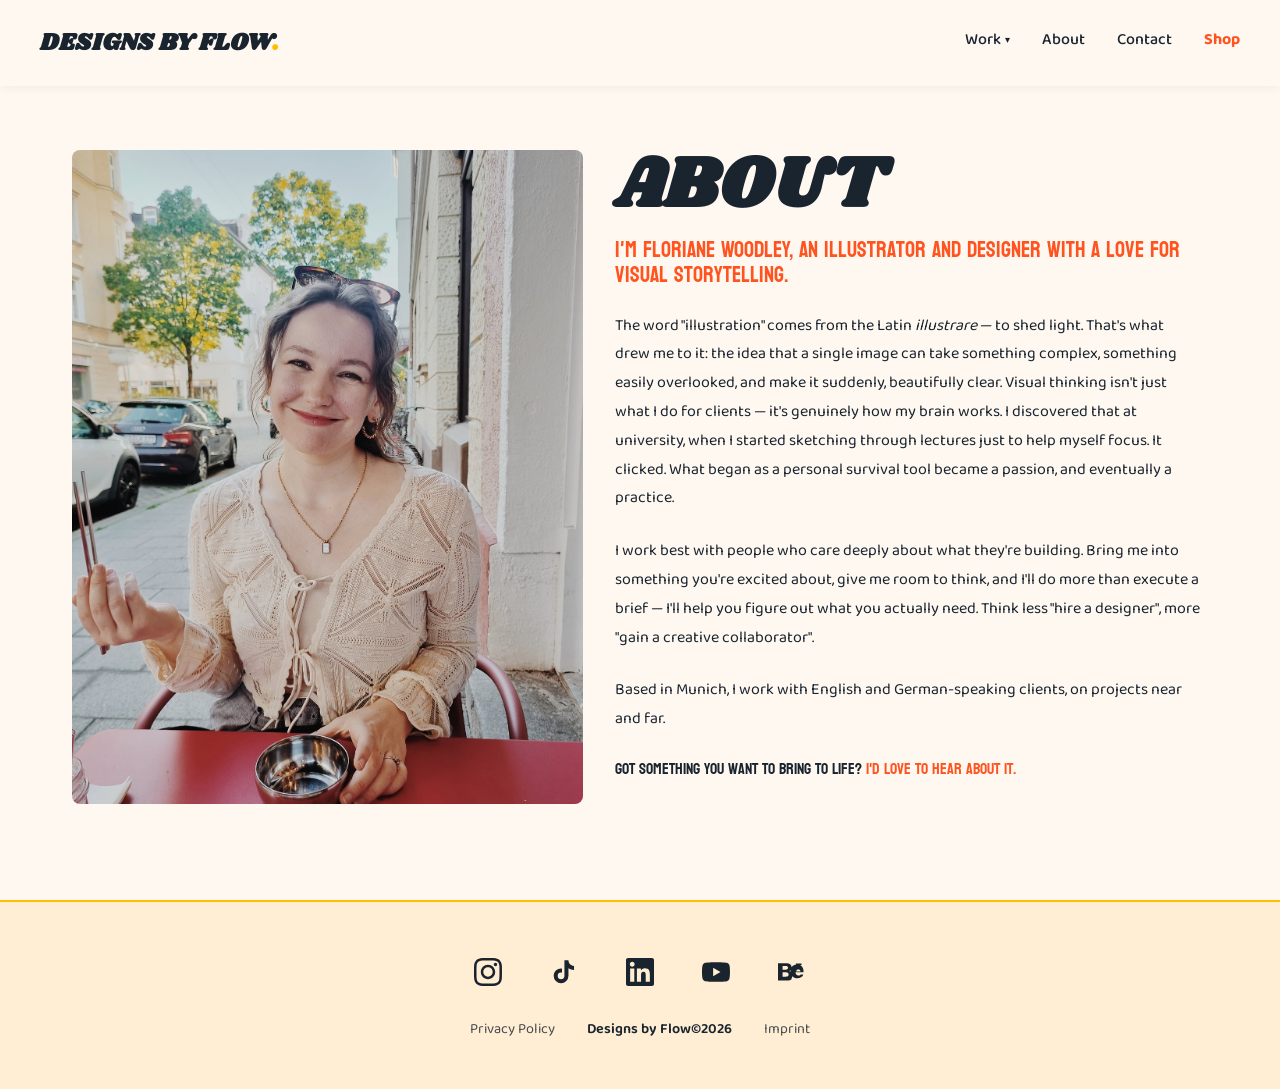
==== about.html @ cea5ba16 "Deploy from draft: 05a7e318e3d18e5c9013bb4d292ae86a891571ad" ====
<!DOCTYPE html>
<html lang="en">
<head>
  <meta charset="UTF-8">
  <meta name="viewport" content="width=device-width, initial-scale=1.0">
  <meta name="description" content="About Flow — passionate creative professional in editorial design, book illustration, and visual storytelling.">
  <meta property="og:title" content="About — Designs by Flow">
  <meta property="og:type" content="website">
  <title>About — Designs by Flow</title>
  <link rel="stylesheet" href="css/styles.css">
  <link rel="canonical" href="https://yourwebsite.com/about.html">
</head>
<body>
  <!-- HEADER -->
  <header>
    <div class="header-container">
      <a href="index.html" class="logo">DESIGNS BY FLOW<span class="logo-dot">.</span></a>
      <button class="mobile-menu-btn" aria-label="Toggle navigation menu">☰</button>
      <nav>
        <div class="nav-dropdown">
          <a href="index.html">Work <span class="dropdown-arrow">▾</span></a>
          <div class="dropdown-menu">
            <a href="editorial.html">Editorial</a>
            <a href="book.html">Books</a>
            <a href="sketchnotes.html">Sketch Notes</a>
            <a href="art.html">Art</a>
          </div>
        </div>
        <a href="about.html" class="active">About</a>
        <a href="contact.html">Contact</a>
        <a href="shop.html" class="nav-shop">Shop</a>
      </nav>
    </div>
  </header>

  <!-- MAIN CONTENT -->
  <main>
    <section class="about-hero" id="about">
      <div class="about-hero-inner">
        <div class="about-hero-image">
          <img src="assets/about-1.jpg" alt="Portrait of Flow" class="about-portrait">
        </div>
        <div class="about-hero-content">
          <h1 class="display-heading">About</h1>
          <p style="font-family: 'Bayon', sans-serif; color: #FF5420; font-size: 1.4em; line-height: 1.1;">I'm Floriane Woodley, an illustrator and designer with a love for visual storytelling.</p>
          <p>The word "illustration" comes from the Latin <em>illustrare</em> — to shed light. That's what drew me to it: the idea that a single image can take something complex, something easily overlooked, and make it suddenly, beautifully clear. Visual thinking isn't just what I do for clients — it's genuinely how my brain works. I discovered that at university, when I started sketching through lectures just to help myself focus. It clicked. What began as a personal survival tool became a passion, and eventually a practice.</p>
          <p>I work best with people who care deeply about what they're building. Bring me into something you're excited about, give me room to think, and I'll do more than execute a brief — I'll help you figure out what you actually need. Think less "hire a designer", more "gain a creative collaborator".</p>
          <p>Based in Munich, I work with English and German-speaking clients, on projects near and far.</p>
          <p class="about-closing">Got something you want to bring to life? <a href="contact.html" style="color: #FF5420;">I'd love to hear about it.</a></p>
        </div>
      </div>
    </section>
  </main>

  <!-- FOOTER -->
  <footer class="simple">
    <div class="social-links">
      <a href="https://www.instagram.com/flow.illustration/" title="Instagram" aria-label="Instagram">
        <svg xmlns="http://www.w3.org/2000/svg" width="28" height="28" viewBox="0 0 24 24" fill="currentColor"><path d="M12 2.163c3.204 0 3.584.012 4.85.07 3.252.148 4.771 1.691 4.919 4.919.058 1.265.069 1.645.069 4.849 0 3.205-.012 3.584-.069 4.849-.149 3.225-1.664 4.771-4.919 4.919-1.266.058-1.644.07-4.85.07-3.204 0-3.584-.012-4.849-.07-3.26-.149-4.771-1.699-4.919-4.92-.058-1.265-.07-1.644-.07-4.849 0-3.204.013-3.583.07-4.849.149-3.227 1.664-4.771 4.919-4.919 1.266-.057 1.645-.069 4.849-.069zm0-2.163c-3.259 0-3.667.014-4.947.072-4.358.2-6.78 2.618-6.98 6.98-.059 1.281-.073 1.689-.073 4.948 0 3.259.014 3.668.072 4.948.2 4.358 2.618 6.78 6.98 6.98 1.281.058 1.689.072 4.948.072 3.259 0 3.668-.014 4.948-.072 4.354-.2 6.782-2.618 6.979-6.98.059-1.28.073-1.689.073-4.948 0-3.259-.014-3.667-.072-4.947-.196-4.354-2.617-6.78-6.979-6.98-1.281-.059-1.69-.073-4.949-.073zm0 5.838c-3.403 0-6.162 2.759-6.162 6.162s2.759 6.163 6.162 6.163 6.162-2.759 6.162-6.163c0-3.403-2.759-6.162-6.162-6.162zm0 10.162c-2.209 0-4-1.79-4-4 0-2.209 1.791-4 4-4s4 1.791 4 4c0 2.21-1.791 4-4 4zm6.406-11.845c-.796 0-1.441.645-1.441 1.44s.645 1.44 1.441 1.44c.795 0 1.439-.645 1.439-1.44s-.644-1.44-1.439-1.44z"/></svg>
      </a>
      <a href="https://www.tiktok.com/@designsbyflow" title="TikTok" aria-label="TikTok">
        <svg xmlns="http://www.w3.org/2000/svg" width="28" height="28" viewBox="0 0 24 24" fill="currentColor"><path d="M19.59 6.69a4.83 4.83 0 0 1-3.77-4.25V2h-3.45v13.67a2.89 2.89 0 0 1-2.88 2.5 2.89 2.89 0 0 1-2.89-2.89 2.89 2.89 0 0 1 2.89-2.89c.28 0 .54.04.79.1V9.01a6.34 6.34 0 0 0-.79-.05 6.34 6.34 0 0 0-6.34 6.34 6.34 6.34 0 0 0 6.34 6.34 6.34 6.34 0 0 0 6.33-6.34V8.69a8.18 8.18 0 0 0 4.78 1.53V6.77a4.85 4.85 0 0 1-1.01-.08z"/></svg>
      </a>
      <a href="https://www.linkedin.com/in/floriane-woodley-155141301/" title="LinkedIn" aria-label="LinkedIn">
        <svg xmlns="http://www.w3.org/2000/svg" width="28" height="28" viewBox="0 0 24 24" fill="currentColor"><path d="M20.447 20.452h-3.554v-5.569c0-1.328-.027-3.037-1.852-3.037-1.853 0-2.136 1.445-2.136 2.939v5.667H9.351V9h3.414v1.561h.046c.477-.9 1.637-1.85 3.37-1.85 3.601 0 4.267 2.37 4.267 5.455v6.286zM5.337 7.433c-1.144 0-2.063-.926-2.063-2.065 0-1.138.92-2.063 2.063-2.063 1.14 0 2.064.925 2.064 2.063 0 1.139-.925 2.065-2.064 2.065zm1.782 13.019H3.555V9h3.564v11.452zM22.225 0H1.771C.792 0 0 .774 0 1.729v20.542C0 23.227.792 24 1.771 24h20.451C23.2 24 24 23.227 24 22.271V1.729C24 .774 23.2 0 22.222 0h.003z"/></svg>
      </a>
      <a href="https://www.youtube.com/@flow.illustration" title="YouTube" aria-label="YouTube">
        <svg xmlns="http://www.w3.org/2000/svg" width="28" height="28" viewBox="0 0 24 24" fill="currentColor"><path d="M23.498 6.186a3.016 3.016 0 0 0-2.122-2.136C19.505 3.545 12 3.545 12 3.545s-7.505 0-9.377.505A3.017 3.017 0 0 0 .502 6.186C0 8.07 0 12 0 12s0 3.93.502 5.814a3.016 3.016 0 0 0 2.122 2.136c1.871.505 9.376.505 9.376.505s7.505 0 9.377-.505a3.015 3.015 0 0 0 2.122-2.136C24 15.93 24 12 24 12s0-3.93-.502-5.814zM9.545 15.568V8.432L15.818 12l-6.273 3.568z"/></svg>
      </a>
      <a href="https://www.behance.net/florianewoodley" title="Behance" aria-label="Behance">
        <svg xmlns="http://www.w3.org/2000/svg" width="28" height="28" viewBox="0 0 24 24" fill="currentColor"><path d="M6.938 4.503c.702 0 1.34.06 1.92.188.577.13 1.07.33 1.485.61.41.28.733.65.96 1.12.225.47.34 1.05.34 1.73 0 .74-.17 1.36-.507 1.86-.338.5-.837.9-1.502 1.22.906.26 1.576.72 2.022 1.37.448.66.665 1.45.665 2.36 0 .75-.13 1.39-.41 1.93-.28.55-.67 1-.16 1.35-.49.35-1.05.61-1.68.78-.63.17-1.3.25-2.01.25H0V4.49l6.938.013zm-.34 5.65c.585 0 1.063-.14 1.437-.42.374-.28.558-.7.558-1.27 0-.31-.056-.57-.168-.78-.11-.21-.268-.37-.468-.49-.2-.12-.43-.2-.69-.25-.26-.04-.535-.06-.822-.06H3.93v3.27h2.668zm.16 5.9c.317 0 .617-.03.9-.09s.53-.16.742-.31c.21-.14.38-.34.5-.58.12-.24.185-.54.185-.9 0-.72-.2-1.23-.602-1.54-.4-.3-.935-.45-1.6-.45H3.93v3.87h2.828zm9.578-1.44c.317.308.77.463 1.37.463.427 0 .794-.107 1.103-.32.308-.214.497-.443.57-.69h2.31c-.37 1.15-1.01 1.97-1.93 2.46-.92.49-2.01.74-3.27.74-.89 0-1.69-.14-2.4-.43-.71-.29-1.31-.69-1.8-1.21-.49-.52-.87-1.14-1.12-1.87-.26-.72-.39-1.52-.39-2.38 0-.84.13-1.62.4-2.34.27-.72.65-1.34 1.14-1.87.49-.52 1.09-.93 1.79-1.22.7-.29 1.48-.44 2.33-.44.95 0 1.78.18 2.49.55.71.37 1.3.87 1.76 1.5.46.63.8 1.35.99 2.16.19.81.25 1.66.17 2.55h-6.89c0 .68.23 1.31.55 1.62zm2.39-4.42c-.25-.27-.65-.4-1.21-.4-.35 0-.64.06-.87.17-.23.11-.41.25-.56.42-.14.17-.24.35-.3.55-.06.2-.1.38-.11.56h3.58c-.07-.59-.27-1.03-.53-1.3zm-3.44-5.47h4.87v1.17h-4.87V4.72z"/></svg>
      </a>
    </div>
    <div class="footer-legal">
      <a href="privacy-policy.html">Privacy Policy</a>
      <span>Designs by Flow©<span id="copyright-year"></span><script>document.getElementById("copyright-year").textContent=new Date().getFullYear();</script></span>
      <a href="imprint.html">Imprint</a>
    </div>
  </footer>

  <script src="js/script.js"></script>
</body>
</html>
---- css/styles.css ----
/* 
  Website Stylesheet
  Color Palette:
  - Primary: #FFBF00
  - Accent: #FF5420
  - Text: #19242F
  - Background: #FFF8F1
  - Alt Background: #FFEED3
  
  Typography:
  - Headings (H1): Shrikhand
  - Subheadings (H2-H4): Bayon
  - Body: Baloo Bhai 2
*/

/* ===== SELF-HOSTED FONTS ===== */
@font-face {
  font-family: 'Shrikhand';
  font-style: normal;
  font-weight: 400;
  font-display: swap;
  src: url('../fonts/shrikhand-regular.ttf') format('truetype');
}

@font-face {
  font-family: 'Bayon';
  font-style: normal;
  font-weight: 400;
  font-display: swap;
  src: url('../fonts/bayon-regular.ttf') format('truetype');
}

@font-face {
  font-family: 'Baloo Bhai 2';
  font-style: normal;
  font-weight: 400;
  font-display: swap;
  src: url('../fonts/baloo-bhai-2-400.ttf') format('truetype');
}

@font-face {
  font-family: 'Baloo Bhai 2';
  font-style: normal;
  font-weight: 500;
  font-display: swap;
  src: url('../fonts/baloo-bhai-2-500.ttf') format('truetype');
}

@font-face {
  font-family: 'Baloo Bhai 2';
  font-style: normal;
  font-weight: 600;
  font-display: swap;
  src: url('../fonts/baloo-bhai-2-600.ttf') format('truetype');
}

@font-face {
  font-family: 'Baloo Bhai 2';
  font-style: normal;
  font-weight: 700;
  font-display: swap;
  src: url('../fonts/baloo-bhai-2-700.ttf') format('truetype');
}

/* ===== CSS VARIABLES ===== */
:root {
  --primary: #FFBF00;
  --accent: #FF5420;
  --text: #19242F;
  --background: #FFF8F1;
  --alt-background: #FFEED3;
  
  /* Typography */
  --font-heading: 'Shrikhand', cursive;
  --font-subheading: 'Bayon', sans-serif;
  --font-body: 'Baloo Bhai 2', sans-serif;
  
  /* Spacing */
  --space-xs: 0.5rem;
  --space-sm: 1rem;
  --space-md: 1.5rem;
  --space-lg: 2rem;
  --space-xl: 3rem;
  --space-2xl: 4rem;
  
  /* Border Radius for rounded, soft shapes */
  --radius-sm: 1rem;
  --radius-md: 8px;
  --radius-lg: 2rem;
  --radius-xl: 3rem;
}

/* ===== RESET & BASE STYLES ===== */
* {
  margin: 0;
  padding: 0;
  box-sizing: border-box;
}

html {
  scroll-behavior: smooth;
}

body {
  font-family: var(--font-body);
  color: var(--text);
  background-color: var(--background);
  line-height: 1.6;
  overflow-x: hidden;
}

/* ===== TYPOGRAPHY ===== */
h1 {
  font-family: var(--font-heading);
  font-size: clamp(2rem, 8vw, 3.5rem);
  line-height: 1.2;
  margin-bottom: var(--space-lg);
  color: var(--text);
  text-transform: uppercase;
}

h2 {
  font-family: var(--font-subheading);
  font-size: clamp(2rem, 6vw, 3.5rem);
  line-height: 1.3;
  margin-bottom: var(--space-md);
  color: var(--text);
  text-transform: uppercase;
}

h3 {
  font-family: var(--font-subheading);
  font-size: clamp(1.5rem, 4.5vw, 2.25rem);
  line-height: 1.3;
  margin-bottom: var(--space-md);
  color: var(--text);
  text-transform: uppercase;
}

h4 {
  font-family: var(--font-subheading);
  font-size: 1.35rem;
  margin-bottom: var(--space-sm);
  color: var(--text);
  text-transform: uppercase;
}

p {
  font-size: 1rem;
  margin-bottom: var(--space-md);
  max-width: 65ch;
  line-height: 1.8;
}

a {
  color: var(--text);
  text-decoration: none;
  transition: color 0.3s ease;
}

a:hover {
  color: var(--accent);
}

.project p a {
  color: var(--accent);
}

.project p {
  max-width: 100%;
}

/* ===== BUTTONS ===== */
.btn {
  display: inline-flex;
  align-items: center;
  justify-content: center;
  padding: var(--space-md) var(--space-lg);
  font-family: var(--font-body);
  font-size: 1rem;
  font-weight: 600;
  border: none;
  border-radius: var(--radius-lg);
  cursor: pointer;
  transition: all 0.3s ease;
  text-decoration: none;
  gap: var(--space-sm);
}

.btn-primary {
  background-color: var(--primary);
  color: var(--text);
  box-shadow: 0 4px 15px rgba(255, 191, 0, 0.3);
}

.btn-primary:hover {
  background-color: var(--accent);
  box-shadow: 0 6px 20px rgba(255, 84, 32, 0.4);
  transform: translateY(-2px);
}

.btn-secondary {
  background-color: transparent;
  color: var(--text);
  border: 2px solid var(--primary);
}

.btn-secondary:hover {
  background-color: var(--primary);
  color: var(--text);
}

/* ===== HEADER & NAVIGATION ===== */
header {
  background-color: var(--background);
  padding: var(--space-md) var(--space-lg);
  position: sticky;
  top: 0;
  z-index: 100;
  box-shadow: 0 2px 10px rgba(0, 0, 0, 0.05);
}

.header-container {
  max-width: 1200px;
  margin: 0 auto;
  display: flex;
  justify-content: space-between;
  align-items: center;
  gap: var(--space-md);
}

.logo {
  font-family: var(--font-heading);
  font-size: 1.5rem;
  color: var(--text);
  font-weight: bold;
}

nav {
  display: flex;
  gap: var(--space-lg);
  align-items: center;
}

nav a {
  font-family: var(--font-body);
  font-weight: 500;
  position: relative;
  padding-bottom: 0.25rem;
}

nav a::after {
  content: '';
  position: absolute;
  bottom: 0;
  left: 0;
  width: 0;
  height: 2px;
  background-color: var(--primary);
  transition: width 0.3s ease;
}

nav a:hover::after {
  width: 100%;
}

.nav-cta {
  margin-left: var(--space-md);
}

.mobile-menu-btn {
  display: none;
  background: none;
  border: none;
  font-size: 1.5rem;
  cursor: pointer;
  color: var(--text);
}

/* ===== MAIN CONTENT ===== */
main {
  max-width: 1200px;
  margin: 0 auto;
  padding: 0 var(--space-lg);
}

section {
  padding: var(--space-2xl) 0;
}

section.alt-bg {
  background-color: var(--alt-background);
  margin: var(--space-2xl) 0;
  padding: var(--space-2xl) var(--space-lg);
  border-radius: var(--radius-lg);
}

/* ===== HERO SECTION ===== */
.hero {
  display: flex;
  flex-direction: column;
  align-items: center;
  text-align: center;
  gap: var(--space-lg);
  padding: var(--space-2xl) 0;
  min-height: 60vh;
  display: flex;
  justify-content: center;
}

.hero h1 {
  max-width: 800px;
}

.hero p {
  font-size: 1.1rem;
  max-width: 600px;
  margin: 0 auto var(--space-lg);
}

.hero-cta {
  display: flex;
  gap: var(--space-md);
  justify-content: center;
  flex-wrap: wrap;
}

/* ===== WORK CATEGORIES SECTION ===== */
.categories {
  display: grid;
  grid-template-columns: repeat(auto-fit, minmax(250px, 1fr));
  gap: var(--space-lg);
  margin: var(--space-xl) 0;
}

.category-card {
  padding: var(--space-xl);
  background: linear-gradient(135deg, var(--primary) 0%, var(--alt-background) 100%);
  border-radius: var(--radius-xl);
  text-align: center;
  display: flex;
  flex-direction: column;
  align-items: center;
  justify-content: center;
  min-height: 200px;
  cursor: pointer;
  transition: all 0.3s ease;
  text-decoration: none;
  color: var(--text);
}

.category-card:hover {
  transform: translateY(-8px);
  box-shadow: 0 15px 40px rgba(255, 84, 32, 0.2);
  background: linear-gradient(135deg, var(--accent) 0%, var(--primary) 100%);
}

.category-card h2 {
  margin: 0;
}

/* ===== FEATURED WORK SECTION ===== */
.featured-work {
  margin: var(--space-2xl) 0;
}

.work-grid {
  display: grid;
  grid-template-columns: repeat(auto-fit, minmax(280px, 1fr));
  gap: var(--space-lg);
  margin: var(--space-xl) 0;
}

.work-item {
  border-radius: var(--radius-lg);
  overflow: hidden;
  box-shadow: 0 5px 20px rgba(0, 0, 0, 0.08);
  transition: transform 0.3s ease, box-shadow 0.3s ease;
}

.work-item:hover {
  transform: translateY(-5px);
  box-shadow: 0 15px 40px rgba(255, 84, 32, 0.15);
}

.work-item img {
  width: 100%;
  height: auto;
  display: block;
  border-radius: var(--radius-lg);
}

/* ===== ABOUT SECTION ===== */
.about-hero {
  margin-bottom: var(--space-lg);
}

.about-hero-inner {
  display: flex;
  gap: var(--space-lg);
  align-items: stretch;
}

.about-hero-image {
  flex: 0 0 45%;
  border-radius: var(--radius-md);
  overflow: hidden;
  position: relative;
}

.about-portrait {
  position: absolute;
  inset: 0;
  width: 100%;
  height: 100%;
  object-fit: cover;
  object-position: center;
  display: block;
}

.about-hero-content {
  flex: 1;
}

.about-hero-content h1.display-heading {
  font-size: clamp(2.5rem, 6vw, 4.5rem);
  text-align: left;
  margin-top: 0;
  margin-bottom: var(--space-sm);
}

.about-hero-content p {
  margin-top: 0;
  margin-bottom: var(--space-md);
}

@media (max-width: 768px) {
  .about-hero-inner {
    flex-direction: column;
  }

  .about-hero-image {
    flex: none;
    width: 100%;
    height: 35vh;
    max-height: 300px;
  }

  .about-portrait {
    position: relative;
    inset: auto;
    width: 100%;
    height: 100%;
  }
}

.skills {
  display: flex;
  gap: var(--space-sm);
  flex-wrap: wrap;
  margin-top: var(--space-md);
}

.skill-badge {
  background-color: var(--primary);
  color: var(--text);
  padding: var(--space-sm) var(--space-md);
  border-radius: var(--radius-md);
  font-size: 0.95rem;
  font-weight: 500;
}

/* ===== CONTACT FORM ===== */
.contact-section {
  padding: var(--space-2xl) var(--space-xl);
}

.contact-layout {
  max-width: 1100px;
  margin: 0 auto;
  display: grid;
  grid-template-columns: 1fr 1.2fr;
  gap: var(--space-2xl);
  align-items: start;
}

.contact-intro {
  padding-top: var(--space-sm);
}

.contact-heading {
  font-family: var(--font-heading);
  font-size: clamp(2rem, 4.5vw, 3.5rem);
  line-height: 1.1;
  margin-bottom: var(--space-lg);
  color: var(--text);
  text-transform: uppercase;
  white-space: nowrap;
}

.contact-subheading {
  font-family: var(--font-subheading);
  font-size: clamp(1.2rem, 3vw, 1.6rem);
  text-transform: uppercase;
  color: var(--accent);
  margin-bottom: 0;
}

.contact-intro p {
  font-size: 1.1rem;
  line-height: 1.7;
  margin-top: -0.6rem;
  margin-bottom: var(--space-sm);
}

.contact-email-link {
  color: var(--text);
  font-weight: 400;
  text-decoration: none;
  border-bottom: 1px solid var(--text);
  transition: color 0.2s, border-color 0.2s;
}
.contact-email-link:hover {
  color: var(--accent);
  border-color: var(--accent);
}

.contact-form {
  display: flex;
  flex-direction: column;
  gap: var(--space-md);
}

.form-row {
  display: grid;
  grid-template-columns: 1fr 1fr;
  gap: var(--space-md);
}

.form-group {
  display: flex;
  flex-direction: column;
}

.form-group label {
  font-weight: 600;
  margin-bottom: var(--space-xs);
  color: var(--text);
  font-size: 0.95rem;
}

.form-group .required {
  font-weight: 400;
  opacity: 0.6;
}

.form-group input,
.form-group textarea {
  padding: var(--space-sm) 0;
  border: none;
  border-bottom: 2px solid var(--text);
  border-radius: 0;
  font-family: var(--font-body);
  font-size: 1rem;
  color: var(--text);
  background-color: transparent;
  transition: border-color 0.3s ease;
}

.form-group input:focus,
.form-group textarea:focus {
  outline: none;
  border-bottom-color: var(--accent);
}

.form-group textarea {
  resize: vertical;
  min-height: 150px;
}

.form-submit {
  align-self: flex-start;
}

.privacy-notice {
  font-size: 0.9rem;
  color: var(--text);
  opacity: 0.7;
}

/* ===== CTA SECTION ===== */
.cta-section {
  text-align: center;
  padding: var(--space-2xl);
  background: linear-gradient(135deg, var(--primary) 0%, var(--alt-background) 100%);
  border-radius: var(--radius-xl);
  margin: var(--space-2xl) 0;
}

.cta-section h2 {
  margin-bottom: var(--space-lg);
}

/* ===== FOOTER ===== */
footer {
  background-color: var(--alt-background);
  margin-top: var(--space-2xl);
  padding: var(--space-2xl) var(--space-lg);
  border-top: 2px solid var(--primary);
}

.footer-container {
  max-width: 1200px;
  margin: 0 auto;
}

.footer-content {
  display: grid;
  grid-template-columns: repeat(auto-fit, minmax(250px, 1fr));
  gap: var(--space-xl);
  margin-bottom: var(--space-lg);
}

.footer-section h4 {
  color: var(--accent);
  margin-bottom: var(--space-md);
}

.footer-links {
  display: flex;
  flex-direction: column;
  gap: var(--space-sm);
}

.social-links {
  display: flex;
  gap: var(--space-md);
  flex-wrap: wrap;
}

.social-links a {
  display: inline-flex;
  align-items: center;
  justify-content: center;
  width: 45px;
  height: 45px;
  background-color: var(--primary);
  border-radius: var(--radius-md);
  color: var(--text);
  font-weight: bold;
  transition: all 0.3s ease;
}

.social-links a:hover {
  background-color: var(--accent);
  transform: translateY(-3px);
}

.footer-bottom {
  border-top: 1px solid var(--primary);
  padding-top: var(--space-md);
  text-align: center;
  font-size: 0.9rem;
}

/* ===== CATEGORY PAGES ===== */
.category-header {
  margin-bottom: var(--space-md);
  text-align: center;
}

.category-header p {
  max-width: 60ch;
  margin-left: auto;
  margin-right: auto;
}

/* ===== EDITORIAL HERO ===== */
.editorial-hero {
  margin-bottom: var(--space-lg);
}

.editorial-hero-inner {
  display: flex;
  gap: var(--space-lg);
  align-items: stretch;
}

.editorial-hero-image {
  flex: 0 0 45%;
  border-radius: var(--radius-md);
  overflow: hidden;
  position: relative;
}

.editorial-hero-image img {
  position: absolute;
  inset: 0;
  width: 100%;
  height: 100%;
  object-fit: cover;
  object-position: center;
  display: block;
}

.editorial-hero-content {
  flex: 1;
}

.editorial-hero .display-heading {
  font-size: clamp(2.5rem, 6vw, 4.5rem);
  text-align: left;
  margin-top: 0;
  margin-bottom: var(--space-md);
}

.editorial-hero-text {
  max-width: 100ch;
  margin-top: 0;
}

@media (max-width: 768px) {
  .editorial-hero-inner {
    flex-direction: column;
  }

  .editorial-hero-image {
    flex: none;
    width: 100%;
  }

  .editorial-hero-image img {
    position: relative;
    inset: auto;
    width: 100%;
    height: 35vh;
    max-height: 300px;
    object-fit: cover;
  }

  .editorial-hero .display-heading {
    margin-top: var(--space-md);
  }
}

.project {
  margin: var(--space-md) 0;
}

.project h3 {
  color: var(--accent);
}

.project-images {
  display: grid;
  grid-template-columns: 1fr 1fr;
  gap: var(--space-md);
  margin: var(--space-lg) 0;
}

.project-images img {
  width: 100%;
  height: auto;
  border-radius: var(--radius-md);
  box-shadow: 0 5px 20px rgba(0, 0, 0, 0.08);
}

/* Constrain height on interior spread images to reduce white space */
.project-images img:nth-child(1),
.project-images img:nth-child(2),
.project-images img:nth-child(3) {
  height: 38vw;
  max-height: 520px;
  object-fit: cover;
  object-position: center;
}

/* Full-width images: 1, 2, 3, 4, 7 */
.project-images img:nth-child(1),
.project-images img:nth-child(2),
.project-images img:nth-child(3),
.project-images img:nth-child(4),
.project-images img:nth-child(7) {
  grid-column: 1 / -1;
}

/* 3-column image grid for sketchnotes/graphic recording */
.project-grid {
  display: grid;
  grid-template-columns: repeat(3, 1fr);
  gap: var(--space-md);
  margin: var(--space-lg) 0;
}

.project-grid img {
  width: 100%;
  aspect-ratio: 3 / 4;
  object-fit: cover;
  object-position: center;
  border-radius: var(--radius-md);
  box-shadow: 0 5px 20px rgba(0, 0, 0, 0.08);
}

@media (max-width: 768px) {
  .project-grid {
    grid-template-columns: 1fr;
  }
}

/* ===== BOOK PAGE ===== */
/*
  All image sections use the same two-column layout:
  two explicit flex columns let images stack at their natural proportions,
  so portrait illustrations are tall and landscape spreads are short.
*/

/* World of Colours grid — book-7 is a standalone item so it can be
   placed independently on desktop and ordered independently on mobile */

/* Desktop: explicit grid placement */
.woc-grid {
  grid-template-columns: 1fr 1fr;
}

.woc-hero {
  grid-column: 1;
  grid-row: 1;
  width: 100%;
  height: 100%;         /* fills the full row height as it expands */
  min-height: 200px;
  display: block;
  object-fit: cover;    /* crops to fill, no distortion */
  object-position: center;
  border-radius: var(--radius-md);
  box-shadow: 0 5px 20px rgba(0, 0, 0, 0.08);
}

.woc-images {
  grid-column: 1;
  grid-row: 2;
}

.woc-content {
  grid-column: 2;
  grid-row: 1 / 3; /* spans both rows */
}

/* — Inline text cell (title + intro sitting inside the image grid) — */
.book-col-text {
  padding: 0 0 var(--space-sm); /* no top padding — heading lines up with image top */
}

.book-col-text .display-heading {
  font-size: clamp(2rem, 4vw, 3rem);
  text-align: left;
  margin-bottom: var(--space-md);
}

.display-heading-sub {
  font-family: var(--font-subheading);
  color: var(--accent);
  display: block;
  line-height: 1;
}

.book-col-text p {
  max-width: 100%;
}

/* First section has no top margin since text starts the layout */
.book-section--flush {
  margin-top: var(--space-lg);
}

/* Both columns end at the same horizontal line:
   the grid stretches both cols to equal height, and the last
   image in each col expands (with object-fit: cover) to fill
   whatever space remains. */
.book-col-grid--balanced {
  align-items: stretch;
}

.book-col-grid--balanced .book-col {
  height: 100%;
}

.book-col-grid--balanced .book-col img:last-child {
  flex: 1;
  height: 0;        /* lets flex-grow control the height */
  min-height: 120px;
  object-fit: cover;
  object-position: center;
}

/* — Project sections (Book Cover, Icon Library, Children's Book) — */
.book-section {
  margin: var(--space-2xl) 0;
}

.book-section h3 {
  font-family: var(--font-subheading);
  font-size: clamp(1.5rem, 4.5vw, 2.25rem);
  color: var(--accent);
  text-transform: uppercase;
  text-align: center;
  margin-bottom: var(--space-md);
}

.book-section-desc {
  max-width: 55ch;
  margin-bottom: var(--space-lg);
}

/* Heading inside a column (left-aligned, matches column width) */
.book-col-heading {
  font-family: var(--font-subheading);
  font-size: clamp(1.5rem, 4.5vw, 2.25rem);
  color: var(--accent);
  text-transform: uppercase;
  text-align: left;
  margin-bottom: var(--space-md);
}

/* Full-width image sitting below a 2-col grid */
.book-section-full-img {
  display: block;
  width: 100%;
  height: auto;
  border-radius: var(--radius-md);
  box-shadow: 0 5px 20px rgba(0, 0, 0, 0.08);
  margin-top: var(--space-md);
}

/* — 2-col grid shared by all project sections — */
.book-col-grid {
  display: grid;
  grid-template-columns: 1fr 1fr;
  gap: var(--space-md);
  align-items: start;
}

.book-col {
  display: flex;
  flex-direction: column;
  gap: var(--space-md);
}

.book-col img {
  width: 100%;
  height: auto;
  display: block;
  border-radius: var(--radius-md);
  box-shadow: 0 5px 20px rgba(0, 0, 0, 0.08);
}

/* Gallery hover + lightbox */
.project-grid img,
.project-images img,
.book-col img {
  cursor: pointer;
  transition: transform 0.2s ease, box-shadow 0.2s ease;
}
.project-grid img:hover,
.project-images img:hover,
.book-col img:hover {
  transform: scale(1.03);
  box-shadow: 0 10px 40px rgba(0,0,0,0.25);
}

/* Hero image hover — scale the container so overflow:hidden doesn't clip it */
.editorial-hero-image {
  transition: transform 0.2s ease, box-shadow 0.2s ease;
  cursor: pointer;
}
.editorial-hero-image:hover {
  transform: scale(1.03);
  box-shadow: 0 10px 40px rgba(0,0,0,0.25);
}

/* Book page woc-hero */
.woc-hero {
  cursor: pointer;
  transition: transform 0.2s ease, box-shadow 0.2s ease;
}
.woc-hero:hover {
  transform: scale(1.03);
  box-shadow: 0 10px 40px rgba(0,0,0,0.25);
}

/* Lightbox overlay */
#lightbox {
  display: none;
  position: fixed;
  inset: 0;
  background: rgba(0,0,0,0.92);
  z-index: 9999;
  align-items: center;
  justify-content: center;
}
#lightbox.open { display: flex; }

#lightbox img {
  max-width: min(90vw, 1000px);
  max-height: 88vh;
  object-fit: contain;
  border-radius: 4px;
  box-shadow: 0 8px 40px rgba(0,0,0,0.6);
  user-select: none;
}

.lightbox-close {
  position: fixed;
  top: 1.25rem;
  right: 1.5rem;
  background: none;
  border: none;
  color: #fff;
  font-size: 2rem;
  cursor: pointer;
  line-height: 1;
  opacity: 0.7;
  transition: opacity 0.15s;
  z-index: 10000;
}
.lightbox-close:hover { opacity: 1; }

.lightbox-nav {
  position: fixed;
  top: 50%;
  transform: translateY(-50%);
  background: rgba(255,255,255,0.12);
  border: none;
  color: #fff;
  font-size: 1.75rem;
  width: 3rem;
  height: 5rem;
  cursor: pointer;
  border-radius: 4px;
  display: flex;
  align-items: center;
  justify-content: center;
  transition: background 0.15s;
  z-index: 10000;
}
.lightbox-nav:hover { background: rgba(255,255,255,0.25); }
.lightbox-prev { left: 1rem; }
.lightbox-next { right: 1rem; }

.lightbox-counter {
  position: fixed;
  bottom: 1.25rem;
  left: 50%;
  transform: translateX(-50%);
  color: rgba(255,255,255,0.5);
  font-size: 0.85rem;
  letter-spacing: 0.05em;
  z-index: 10000;
}

/* — Mobile — */
@media (max-width: 768px) {
  .book-col-grid {
    grid-template-columns: 1fr;
  }

  /* World of Colours: reset explicit placement so items flow in a
     single column, then use order to get: image → text → images */
  .woc-hero   { grid-column: auto; grid-row: auto; order: 1;
                max-height: 260px; object-fit: cover; object-position: center; }
  .woc-content { grid-column: auto; grid-row: auto; order: 2; }
  .woc-images  { grid-column: auto; grid-row: auto; order: 3; }
}

/* ===== LEGAL PAGES ===== */
.legal-content {
  max-width: 800px;
  margin: 0 auto;
  padding: var(--space-xl) 0;
}

.legal-content p,
.legal-content li {
  font-size: 1.1rem;
}

.legal-content h1 {
  font-size: clamp(2rem, 4vw, 3rem);
  color: var(--text);
}

.legal-content h2 {
  font-size: clamp(1.5rem, 4.5vw, 2.25rem);
  color: var(--text);
  margin-top: var(--space-2xl);
  margin-bottom: var(--space-md);
}

.legal-content h3 {
  color: var(--text);
}

.legal-content h3 {
  margin-top: var(--space-lg);
}

.legal-content ul,
.legal-content ol {
  margin-left: var(--space-lg);
  margin-bottom: var(--space-md);
}

.legal-content li {
  margin-bottom: var(--space-sm);
}

/* ===== RESPONSIVE DESIGN ===== */
@media (max-width: 768px) {
  :root {
    --space-lg: 1.5rem;
    --space-xl: 2rem;
    --space-2xl: 2.5rem;
  }
  
  .header-container {
    flex-wrap: wrap;
    gap: var(--space-sm);
  }
  
  nav {
    order: 3;
    width: 100%;
    flex-direction: column;
    gap: var(--space-sm);
    display: none;
  }
  
  nav.active {
    display: flex;
  }
  
  .mobile-menu-btn {
    display: block;
  }
  
  .logo {
    flex: 1;
  }
  
  .nav-cta {
    margin-left: 0;
  }
  
  .hero {
    min-height: 50vh;
    padding: var(--space-xl) 0;
  }
  
  .categories {
    grid-template-columns: 1fr;
  }
  
  .work-grid {
    grid-template-columns: 1fr;
  }
  
  .footer-content {
    grid-template-columns: 1fr;
  }
  
  .social-links {
    justify-content: center;
  }
  
  section {
    padding: var(--space-xl) 0;
  }
  
  main {
    padding: 0 var(--space-md);
  }
  
  header {
    padding: var(--space-md);
  }
}

@media (max-width: 480px) {
  :root {
    --space-lg: 1rem;
    --space-xl: 1.5rem;
    --space-2xl: 2rem;
    --radius-lg: 1rem;
    --radius-xl: 1.5rem;
  }
  
  h1 {
    font-size: 1.75rem;
  }
  
  h2 {
    font-size: 1.25rem;
  }
  
  .hero-cta {
    flex-direction: column;
  }
  
  .btn {
    width: 100%;
    justify-content: center;
  }
  
  .hero p {
    font-size: 1rem;
  }
  
  p {
    max-width: 100%;
  }
}

/* ===== LOGO DOT ===== */
.logo-dot {
  color: var(--primary);
}

/* ===== DROPDOWN MENU =====
   The "Work" nav item has a dropdown revealing the four portfolio sub-pages
   (Editorial, Books, Sketch Notes, Art).

   Desktop: dropdown appears on hover. An invisible ::before bridge on
   .dropdown-menu fills the gap between the trigger link and the panel so
   the mouse doesn't accidentally leave the hover zone.

   Mobile: hover is disabled. JS toggles .open on .nav-dropdown when the
   user taps "Work", expanding the sub-links inline without closing the
   burger menu. Sub-links are styled in --accent orange on mobile.
   ===== */
.nav-dropdown {
  position: relative;
}

.nav-dropdown > a {
  display: flex;
  align-items: center;
  gap: 0.25rem;
}

.nav-dropdown > a::before {
  content: '';
  display: none;
}

.dropdown-arrow {
  font-size: 0.6rem;
  transition: transform 0.2s ease;
  line-height: 1;
}

.nav-dropdown:hover .dropdown-arrow,
.nav-dropdown.open .dropdown-arrow {
  transform: rotate(180deg);
}

.dropdown-menu {
  position: absolute;
  top: 100%;
  left: 50%;
  transform: translateX(-50%);
  background-color: var(--background);
  box-shadow: 0 4px 20px rgba(0, 0, 0, 0.1);
  border-radius: var(--radius-md);
  padding-top: 0.75rem;
  padding-bottom: var(--space-sm);
  min-width: 160px;
  display: none;
  flex-direction: column;
  z-index: 200;
}

/* Invisible bridge fills the gap so mouse doesn't leave the hover zone */
.dropdown-menu::before {
  content: '';
  position: absolute;
  top: -0.75rem;
  left: 0;
  right: 0;
  height: 0.75rem;
}

.nav-dropdown:hover .dropdown-menu,
.nav-dropdown.open .dropdown-menu {
  display: flex;
}

.dropdown-menu a {
  padding: 0.5rem var(--space-md);
  font-family: var(--font-body);
  font-weight: 500;
  white-space: nowrap;
  display: block;
}

.dropdown-menu a::after {
  display: none;
}

.dropdown-menu a:hover {
  color: var(--primary);
  background-color: var(--alt-background);
}

@media (max-width: 768px) {
  .nav-dropdown {
    width: 100%;
    text-align: center;
    display: flex;
    flex-direction: column;
    align-items: center;
  }

  .nav-dropdown > a {
    justify-content: center;
  }

  .dropdown-menu {
    position: static;
    transform: none;
    box-shadow: none;
    border-radius: 0;
    padding: 0;
    background: transparent;
    display: none;
    align-items: center;
  }

  .nav-dropdown.open .dropdown-menu {
    display: flex;
  }

  .nav-dropdown:hover .dropdown-menu {
    display: none;
  }

  .nav-dropdown.open .dropdown-menu {
    display: flex;
  }

  .dropdown-menu a {
    padding: 0.4rem var(--space-md);
    font-size: 0.9rem;
    color: var(--accent);
  }
}

/* ===== NAV SHOP LINK ===== */
.nav-shop {
  font-weight: 700;
  color: var(--accent) !important;
}

/* ===== PORTFOLIO HERO (Homepage) ===== */
.portfolio-hero {
  text-align: center;
  padding: var(--space-2xl) 0 var(--space-lg);
}

.portfolio-hero h1 {
  font-size: clamp(5rem, 18vw, 10rem);
  line-height: 1;
  margin-bottom: var(--space-sm);
}

.portfolio-subtitle {
  font-family: var(--font-subheading);
  font-size: clamp(2rem, 6vw, 3.5rem);
  color: var(--accent);
  letter-spacing: 0.1em;
  text-transform: uppercase;
  margin-top: -0.5rem;
  margin-bottom: var(--space-xl);
  max-width: none;
}

.hero-artwork {
  display: flex;
  justify-content: center;
  margin-top: var(--space-lg);
}

.hero-artwork img {
  max-width: min(520px, 80vw);
  height: auto;
  display: block;
}

/* ===== PORTFOLIO GRID (Homepage) ===== */
.portfolio-grid {
  display: grid;
  grid-template-columns: repeat(3, 1fr);
  gap: var(--space-md);
  margin: 0 0 var(--space-2xl);
}

.portfolio-grid-item {
  border-radius: var(--radius-md);
  overflow: hidden;
  background-color: var(--alt-background);
  aspect-ratio: 1;
}

.portfolio-grid-item.tall {
  grid-row: span 2;
  aspect-ratio: unset;
}

.portfolio-grid-item.wide {
  grid-column: span 2;
  aspect-ratio: 2 / 1;
}

.portfolio-grid-item a {
  display: block;
  width: 100%;
  height: 100%;
}

.portfolio-grid-item img {
  width: 100%;
  height: 100%;
  object-fit: cover;
  display: block;
  transition: transform 0.4s ease;
}

.portfolio-grid-item:hover img {
  transform: scale(1.04);
}

/* ===== DISPLAY HEADINGS (category pages + about/contact) ===== */
.display-heading {
  font-family: var(--font-heading);
  font-size: clamp(3.5rem, 14vw, 8rem);
  line-height: 1;
  margin-bottom: var(--space-md);
  color: var(--text);
}

.display-subheading {
  font-family: var(--font-subheading);
  font-size: clamp(1.5rem, 4vw, 2.5rem);
  color: var(--accent);
  letter-spacing: 0.3em;
  text-transform: uppercase;
  margin-bottom: var(--space-2xl);
  max-width: none;
}

/* ===== COMING SOON (Shop) ===== */
.coming-soon-section {
  display: flex;
  flex-direction: column;
  align-items: center;
  justify-content: center;
  min-height: 60vh;
  text-align: center;
}

.coming-soon-text {
  font-family: var(--font-subheading);
  font-size: clamp(1.5rem, 5vw, 2.8rem);
  color: var(--accent);
  letter-spacing: 0.05em;
  text-transform: uppercase;
  margin: 0;
  max-width: none;
  line-height: 1.3;
}

/* ===== SIMPLE FOOTER ===== */
footer.simple {
  background-color: var(--alt-background);
  padding: var(--space-xl) var(--space-lg);
  border-top: 2px solid var(--primary);
  text-align: center;
  margin-top: 0;
}

footer.simple .social-links {
  justify-content: center;
  margin-bottom: var(--space-md);
  gap: var(--space-lg);
}

footer.simple .social-links a {
  background-color: transparent;
  color: var(--text);
  width: auto;
  height: auto;
  padding: var(--space-xs);
  border-radius: 0;
}

footer.simple .social-links a:hover {
  color: var(--accent);
  background-color: transparent;
  transform: translateY(-3px);
}

footer.simple .footer-legal {
  display: flex;
  gap: var(--space-lg);
  justify-content: center;
  align-items: center;
  font-size: 0.9rem;
  flex-wrap: wrap;
}

footer.simple .footer-legal a {
  color: var(--text);
  opacity: 0.8;
}

footer.simple .footer-legal a:hover {
  color: var(--accent);
  opacity: 1;
}

footer.simple .footer-legal span {
  font-weight: 600;
}

/* ===== CONTACT FORM ACCENT BUTTON ===== */
.btn-accent {
  background-color: var(--accent);
  color: white;
  box-shadow: 0 4px 15px rgba(255, 84, 32, 0.3);
}

.btn-accent:hover {
  background-color: var(--text);
  color: white;
  box-shadow: 0 6px 20px rgba(25, 36, 47, 0.4);
  transform: translateY(-2px);
}

/* ===== CATEGORY NAV CARDS ===== */
.category-nav {
  display: flex;
  gap: var(--space-lg);
  justify-content: center;
  flex-wrap: wrap;
  margin: var(--space-xl) 0;
}

.category-nav-card {
  display: flex;
  flex-direction: column;
  align-items: center;
  gap: 0px;
  text-decoration: none;
  color: var(--text);
  transition: transform 0.25s ease;
  width: 130px;
}

.category-nav-card:hover {
  transform: translateY(-5px);
  color: var(--text);
}

.category-nav-img {
  width: 130px;
  height: 130px;
  object-fit: contain;
  border-radius: var(--radius-sm);
  background-color: var(--background);
  display: block;
}

.category-nav-icon {
  width: 100%;
  height: auto;
  display: block;
  margin-top: var(--space-xs);
  object-fit: contain;
}

.category-nav-label {
  font-family: var(--font-subheading);
  font-size: 0.8rem;
  letter-spacing: 0.12em;
  text-transform: uppercase;
  text-align: center;
}

/* ===== SCATTERED PORTFOLIO (Homepage) ===== */
.portfolio-scatter {
  display: flex;
  flex-wrap: wrap;
  justify-content: center;
  align-items: center;
  gap: 0;
  padding: var(--space-2xl) 0;
}

.scatter-item {
  background: white;
  padding: 10px 10px 32px;
  box-shadow: 2px 4px 18px rgba(0, 0, 0, 0.14);
  margin: -18px;
  position: relative;
  transition: transform 0.3s ease, z-index 0.3s ease, box-shadow 0.3s ease;
  z-index: 1;
}

.scatter-item:hover {
  transform: rotate(0deg) scale(1.06) !important;
  z-index: 20;
  box-shadow: 4px 8px 30px rgba(0, 0, 0, 0.22);
}

.scatter-item img {
  display: block;
  width: 200px;
  height: 240px;
  object-fit: cover;
  background-color: var(--alt-background);
}

.scatter-item.landscape img {
  width: 260px;
  height: 180px;
}

.scatter-item.small img {
  width: 150px;
  height: 180px;
}

/* Individual rotations */
.scatter-item:nth-child(1)  { transform: rotate(-3deg);   z-index: 3; }
.scatter-item:nth-child(2)  { transform: rotate(2.5deg);  z-index: 5; }
.scatter-item:nth-child(3)  { transform: rotate(-1.5deg); z-index: 2; }
.scatter-item:nth-child(4)  { transform: rotate(3deg);    z-index: 6; }
.scatter-item:nth-child(5)  { transform: rotate(-2.5deg); z-index: 4; }
.scatter-item:nth-child(6)  { transform: rotate(1.5deg);  z-index: 7; }
.scatter-item:nth-child(7)  { transform: rotate(-2deg);   z-index: 3; }
.scatter-item:nth-child(8)  { transform: rotate(2deg);    z-index: 5; }

@media (max-width: 768px) {
  .scatter-item {
    margin: var(--space-sm);
  }
  .scatter-item:nth-child(n) {
    transform: rotate(0deg) !important;
  }
  .scatter-item img,
  .scatter-item.landscape img,
  .scatter-item.small img {
    width: 140px;
    height: 160px;
  }
  /* 2×2 grid on mobile */
  .category-nav {
    display: grid;
    grid-template-columns: 1fr 1fr;
    gap: var(--space-md);
    max-width: 380px;
    margin-left: auto;
    margin-right: auto;
  }
  .category-nav-card {
    width: 100%;
  }
  .category-nav-img {
    width: 100%;
    height: 120px;
  }
  .category-nav-icon {
    width: 100%;
  }
}

/* Responsive portfolio grid */
@media (max-width: 768px) {
  .portfolio-grid {
    grid-template-columns: repeat(2, 1fr);
  }

  .portfolio-grid-item.tall {
    grid-row: span 1;
    aspect-ratio: 1;
  }

  .portfolio-grid-item.wide {
    grid-column: span 2;
  }
}

@media (max-width: 480px) {
  .portfolio-grid {
    grid-template-columns: repeat(2, 1fr);
    gap: var(--space-sm);
  }

  .portfolio-grid-item.wide {
    grid-column: span 2;
  }
}

/* ===== ABOUT CLOSING LINE ===== */
.about-closing {
  font-family: 'Bayon', sans-serif;
  line-height: 1.4;
  margin-top: 1.5em;
}

@media (max-width: 768px) {
  .about-closing {
    line-height: 1.7;
    margin-top: 2em;
  }
}

/* ===== CONTACT RESPONSIVE ===== */
@media (max-width: 768px) {
  .contact-layout {
    grid-template-columns: 1fr;
    gap: var(--space-xl);
  }

  .contact-section {
    padding: var(--space-xl) var(--space-md);
  }

  .form-row {
    grid-template-columns: 1fr;
  }
}

/* ===== PRINT STYLES ===== */
@media print {
  header,
  footer,
  .cta-section,
  .contact-section {
    display: none;
  }
}

/* ===== ANIMATIONS ===== */
@keyframes fadeIn {
  from {
    opacity: 0;
    transform: translateY(20px);
  }
  to {
    opacity: 1;
    transform: translateY(0);
  }
}

.fade-in {
  animation: fadeIn 0.6s ease-out;
}

/* ===== ACCESSIBILITY ===== */
:focus-visible {
  outline: 3px solid var(--accent);
  outline-offset: 2px;
}

.sr-only {
  position: absolute;
  width: 1px;
  height: 1px;
  padding: 0;
  margin: -1px;
  overflow: hidden;
  clip: rect(0, 0, 0, 0);
  white-space: nowrap;
  border-width: 0;
}
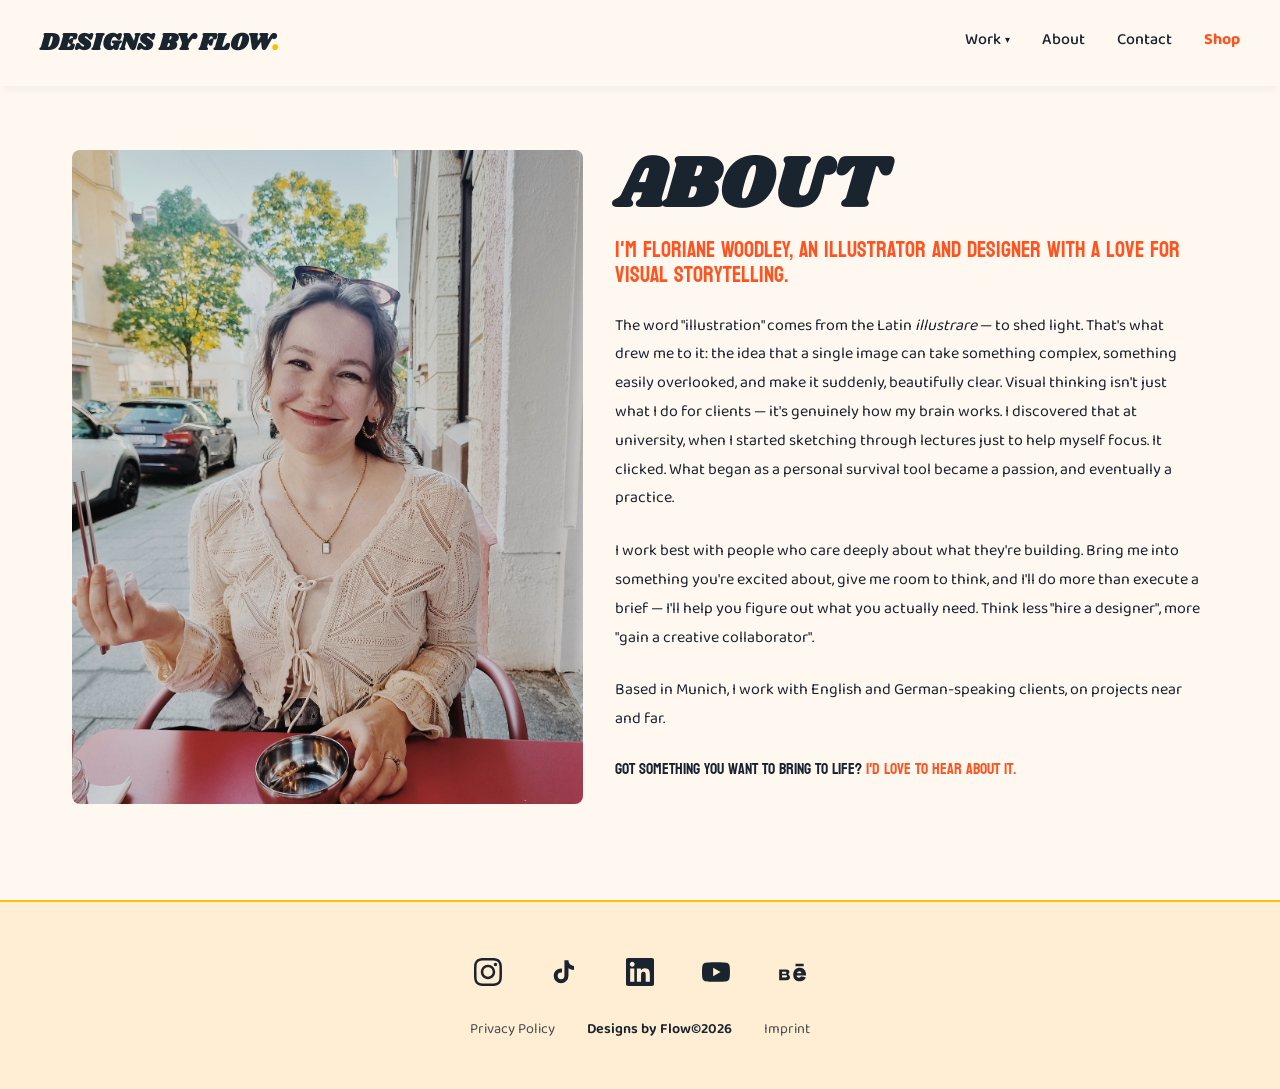
==== commit 1ed97225: "Deploy from draft: d318456a721b7e36a4c7c208abd3ef078ba91145" ====
--- a/about.html
+++ b/about.html
@@ -68,7 +68,7 @@
         <svg xmlns="http://www.w3.org/2000/svg" width="28" height="28" viewBox="0 0 24 24" fill="currentColor"><path d="M23.498 6.186a3.016 3.016 0 0 0-2.122-2.136C19.505 3.545 12 3.545 12 3.545s-7.505 0-9.377.505A3.017 3.017 0 0 0 .502 6.186C0 8.07 0 12 0 12s0 3.93.502 5.814a3.016 3.016 0 0 0 2.122 2.136c1.871.505 9.376.505 9.376.505s7.505 0 9.377-.505a3.015 3.015 0 0 0 2.122-2.136C24 15.93 24 12 24 12s0-3.93-.502-5.814zM9.545 15.568V8.432L15.818 12l-6.273 3.568z"/></svg>
       </a>
       <a href="https://www.behance.net/florianewoodley" title="Behance" aria-label="Behance">
-        <svg xmlns="http://www.w3.org/2000/svg" width="28" height="28" viewBox="0 0 24 24" fill="currentColor"><path d="M6.938 4.503c.702 0 1.34.06 1.92.188.577.13 1.07.33 1.485.61.41.28.733.65.96 1.12.225.47.34 1.05.34 1.73 0 .74-.17 1.36-.507 1.86-.338.5-.837.9-1.502 1.22.906.26 1.576.72 2.022 1.37.448.66.665 1.45.665 2.36 0 .75-.13 1.39-.41 1.93-.28.55-.67 1-.16 1.35-.49.35-1.05.61-1.68.78-.63.17-1.3.25-2.01.25H0V4.49l6.938.013zm-.34 5.65c.585 0 1.063-.14 1.437-.42.374-.28.558-.7.558-1.27 0-.31-.056-.57-.168-.78-.11-.21-.268-.37-.468-.49-.2-.12-.43-.2-.69-.25-.26-.04-.535-.06-.822-.06H3.93v3.27h2.668zm.16 5.9c.317 0 .617-.03.9-.09s.53-.16.742-.31c.21-.14.38-.34.5-.58.12-.24.185-.54.185-.9 0-.72-.2-1.23-.602-1.54-.4-.3-.935-.45-1.6-.45H3.93v3.87h2.828zm9.578-1.44c.317.308.77.463 1.37.463.427 0 .794-.107 1.103-.32.308-.214.497-.443.57-.69h2.31c-.37 1.15-1.01 1.97-1.93 2.46-.92.49-2.01.74-3.27.74-.89 0-1.69-.14-2.4-.43-.71-.29-1.31-.69-1.8-1.21-.49-.52-.87-1.14-1.12-1.87-.26-.72-.39-1.52-.39-2.38 0-.84.13-1.62.4-2.34.27-.72.65-1.34 1.14-1.87.49-.52 1.09-.93 1.79-1.22.7-.29 1.48-.44 2.33-.44.95 0 1.78.18 2.49.55.71.37 1.3.87 1.76 1.5.46.63.8 1.35.99 2.16.19.81.25 1.66.17 2.55h-6.89c0 .68.23 1.31.55 1.62zm2.39-4.42c-.25-.27-.65-.4-1.21-.4-.35 0-.64.06-.87.17-.23.11-.41.25-.56.42-.14.17-.24.35-.3.55-.06.2-.1.38-.11.56h3.58c-.07-.59-.27-1.03-.53-1.3zm-3.44-5.47h4.87v1.17h-4.87V4.72z"/></svg>
+        <svg xmlns="http://www.w3.org/2000/svg" width="28" height="28" viewBox="0 0 24 24" fill="currentColor"><path d="M22 7h-7V5h7v2zm1.726 10c-.442 1.297-2.029 3-5.101 3-3.074 0-5.564-1.729-5.564-5.675 0-3.91 2.325-5.92 5.466-5.92 3.082 0 4.964 1.782 5.375 4.426.078.506.109 1.188.095 2.14H15.97c.13 1.2.836 1.9 1.962 1.9.954 0 1.538-.478 1.822-1.131l3.972.765zm-5.478-5.592c-1.027 0-1.678.645-1.818 1.624h3.594c-.115-.998-.73-1.624-1.776-1.624zM8.957 13.412c.499-.242.842-.692.842-1.41 0-1.401-1.13-2.118-2.773-2.118H1v9.233h6.271c1.787 0 3.018-.89 3.018-2.564 0-.99-.5-1.748-1.332-2.141zM3.493 11.73h2.656c.61 0 1.003.33 1.003.88 0 .591-.427.868-1.003.868H3.493V11.73zm3.23 5.01H3.493v-1.99h3.23c.704 0 1.15.355 1.15.985 0 .617-.446 1.005-1.15 1.005z"/></svg>
       </a>
     </div>
     <div class="footer-legal">
--- a/css/styles.css
+++ b/css/styles.css
@@ -1389,7 +1389,7 @@
 }
 
 .hero-artwork img {
-  max-width: min(520px, 80vw);
+  max-width: min(1200px, 95vw);
   height: auto;
   display: block;
 }
@@ -1732,10 +1732,22 @@
 
   .contact-section {
     padding: var(--space-xl) var(--space-md);
+    overflow-x: hidden;
+  }
+
+  .contact-heading {
+    white-space: normal;
+    font-size: clamp(2rem, 10vw, 3rem);
   }
 
   .form-row {
     grid-template-columns: 1fr;
+  }
+
+  .form-group input,
+  .form-group textarea {
+    width: 100%;
+    max-width: 100%;
   }
 }
 
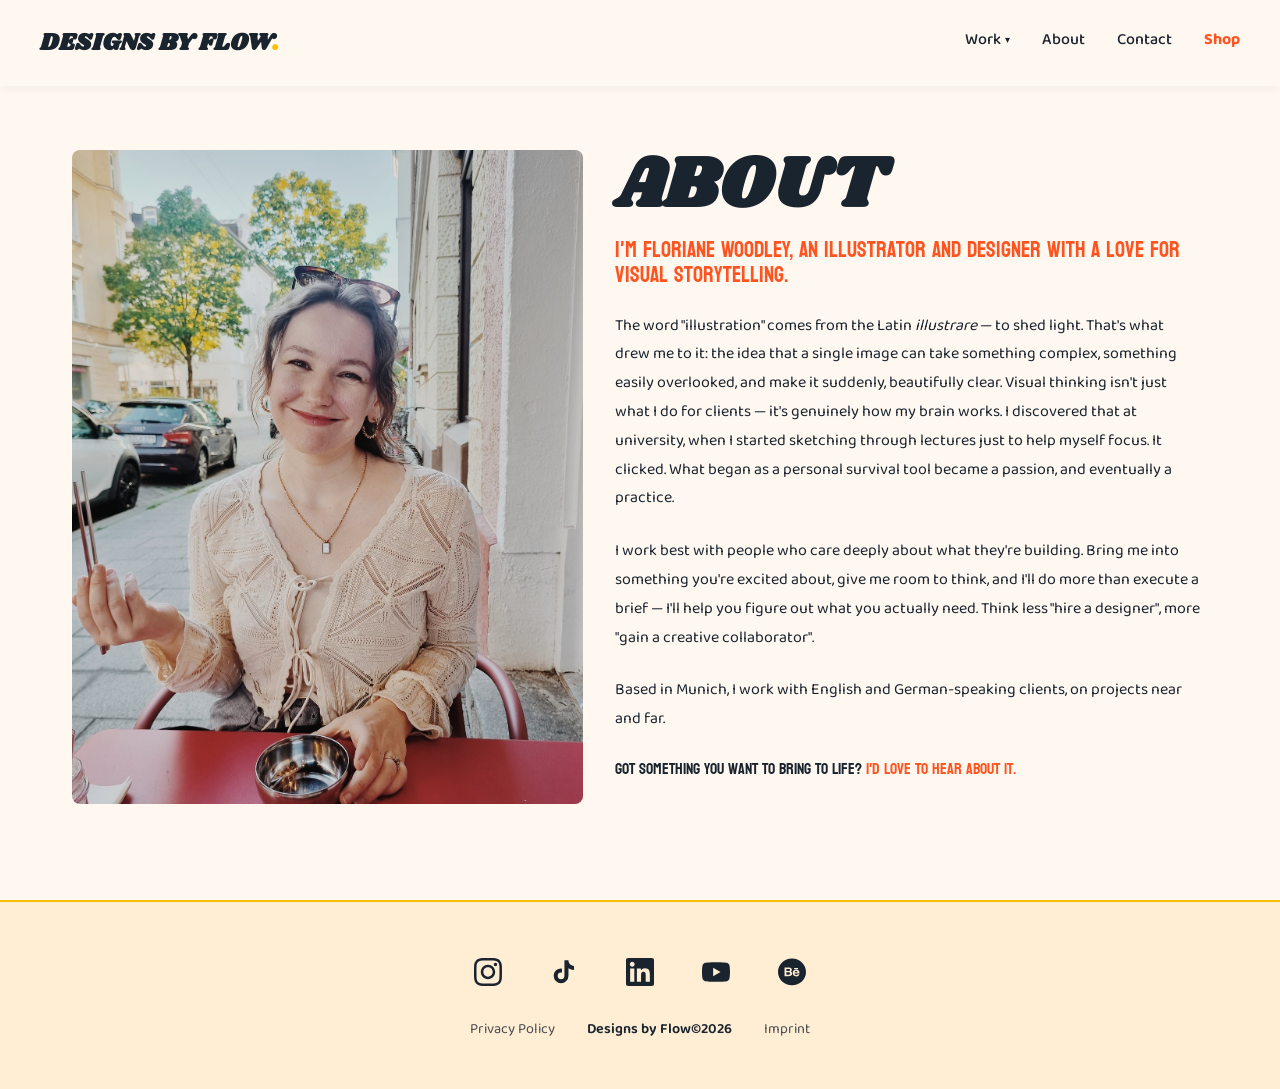
==== commit b82dc51c: "Deploy from draft: 81676d13d49484c630a7f6874d82eacb8cb45383" ====
--- a/about.html
+++ b/about.html
@@ -2,6 +2,11 @@
 <html lang="en">
 <head>
   <meta charset="UTF-8">
+  <link rel="icon" type="image/svg+xml" href="assets/favicon.svg">
+  <link rel="icon" type="image/x-icon" href="favicon.ico">
+  <link rel="icon" type="image/png" sizes="32x32" href="assets/favicon-32.png">
+  <link rel="icon" type="image/png" sizes="16x16" href="assets/favicon-16.png">
+  <link rel="apple-touch-icon" sizes="180x180" href="assets/apple-touch-icon.png">
   <meta name="viewport" content="width=device-width, initial-scale=1.0">
   <meta name="description" content="About Flow — passionate creative professional in editorial design, book illustration, and visual storytelling.">
   <meta property="og:title" content="About — Designs by Flow">
@@ -68,7 +73,7 @@
         <svg xmlns="http://www.w3.org/2000/svg" width="28" height="28" viewBox="0 0 24 24" fill="currentColor"><path d="M23.498 6.186a3.016 3.016 0 0 0-2.122-2.136C19.505 3.545 12 3.545 12 3.545s-7.505 0-9.377.505A3.017 3.017 0 0 0 .502 6.186C0 8.07 0 12 0 12s0 3.93.502 5.814a3.016 3.016 0 0 0 2.122 2.136c1.871.505 9.376.505 9.376.505s7.505 0 9.377-.505a3.015 3.015 0 0 0 2.122-2.136C24 15.93 24 12 24 12s0-3.93-.502-5.814zM9.545 15.568V8.432L15.818 12l-6.273 3.568z"/></svg>
       </a>
       <a href="https://www.behance.net/florianewoodley" title="Behance" aria-label="Behance">
-        <svg xmlns="http://www.w3.org/2000/svg" width="28" height="28" viewBox="0 0 24 24" fill="currentColor"><path d="M22 7h-7V5h7v2zm1.726 10c-.442 1.297-2.029 3-5.101 3-3.074 0-5.564-1.729-5.564-5.675 0-3.91 2.325-5.92 5.466-5.92 3.082 0 4.964 1.782 5.375 4.426.078.506.109 1.188.095 2.14H15.97c.13 1.2.836 1.9 1.962 1.9.954 0 1.538-.478 1.822-1.131l3.972.765zm-5.478-5.592c-1.027 0-1.678.645-1.818 1.624h3.594c-.115-.998-.73-1.624-1.776-1.624zM8.957 13.412c.499-.242.842-.692.842-1.41 0-1.401-1.13-2.118-2.773-2.118H1v9.233h6.271c1.787 0 3.018-.89 3.018-2.564 0-.99-.5-1.748-1.332-2.141zM3.493 11.73h2.656c.61 0 1.003.33 1.003.88 0 .591-.427.868-1.003.868H3.493V11.73zm3.23 5.01H3.493v-1.99h3.23c.704 0 1.15.355 1.15.985 0 .617-.446 1.005-1.15 1.005z"/></svg>
+        <svg xmlns="http://www.w3.org/2000/svg" width="28" height="28" viewBox="0 0 48 46" fill="currentColor"><path d="M24 0C37.2547 0 47.9998 10.2436 48 22.8799C48 35.5163 37.2548 45.7607 24 45.7607C10.7452 45.7607 0 35.5163 0 22.8799C0.000239765 10.2436 10.7453 0 24 0ZM30.9883 18.8369C29.2741 18.837 27.8818 19.3474 26.8057 20.3623C25.7325 21.3802 25.1953 22.8431 25.1953 24.75C25.1954 26.7824 25.7882 28.2516 26.9814 29.1533C28.169 30.0565 29.5437 30.5068 31.1016 30.5068C32.9875 30.5068 34.4553 29.9721 35.5029 28.9033C36.1742 28.2295 36.553 27.5652 36.6357 26.9141H33.5127C33.3321 27.2368 33.1212 27.4893 32.8818 27.6719C32.4469 28.0072 31.8793 28.1758 31.1855 28.1758C30.5264 28.1758 29.9646 28.0368 29.498 27.7607C28.7276 27.3176 28.3246 26.5431 28.2734 25.4404H36.7969C36.8104 24.4906 36.7771 23.7598 36.6943 23.2559C36.5528 22.3939 36.2428 21.6354 35.7598 20.9814C35.23 20.2397 34.5574 19.6961 33.7402 19.3535C32.9244 19.0095 32.0073 18.8369 30.9883 18.8369ZM11.2002 30.1318H18.3281C19.1318 30.1318 19.8757 30.0671 20.5635 29.9326C21.2513 29.7967 21.8464 29.5484 22.3506 29.1846C22.799 28.8675 23.1718 28.4765 23.4697 28.0137C23.9408 27.3144 24.1758 26.5235 24.1758 25.6416C24.1758 24.7867 23.9698 24.0593 23.5605 23.4619C23.1466 22.8631 22.5382 22.4249 21.7314 22.1475C22.2628 21.8926 22.6645 21.6094 22.9385 21.3008C23.4277 20.7487 23.6699 20.0168 23.6699 19.1094C23.6699 18.2276 23.4284 17.4716 22.9453 16.8389C22.14 15.8083 20.7744 15.2808 18.8447 15.2539H11.2002V30.1318ZM27.5586 17.7988H34.3379V15.9473H27.5586V17.7988Z"/><path d="M18.2489 23.582C18.9261 23.5877 19.4546 23.6726 19.8309 23.834C20.5035 24.1242 20.8377 24.655 20.8377 25.4307C20.8377 26.345 20.4915 26.9625 19.7977 27.2881C19.4169 27.4622 18.8805 27.5498 18.1942 27.5498H14.3533V23.582H18.2489ZM30.9901 21.21C31.7124 21.21 32.3159 21.407 32.8065 21.8018C33.2911 22.1996 33.5652 22.7775 33.6209 23.542H28.3485C28.4598 22.8258 28.732 22.2579 29.1639 21.8389C29.5959 21.4198 30.2074 21.21 30.9901 21.21ZM17.7967 17.8369C18.5537 17.8369 19.1771 17.9151 19.6678 18.0693C20.2337 18.293 20.5174 18.7502 20.5174 19.4453C20.5174 20.0681 20.3013 20.5037 19.8739 20.75C19.4435 20.9962 18.8855 21.1201 18.201 21.1201H14.3533V17.8369H17.7967Z"/></svg>
       </a>
     </div>
     <div class="footer-legal">
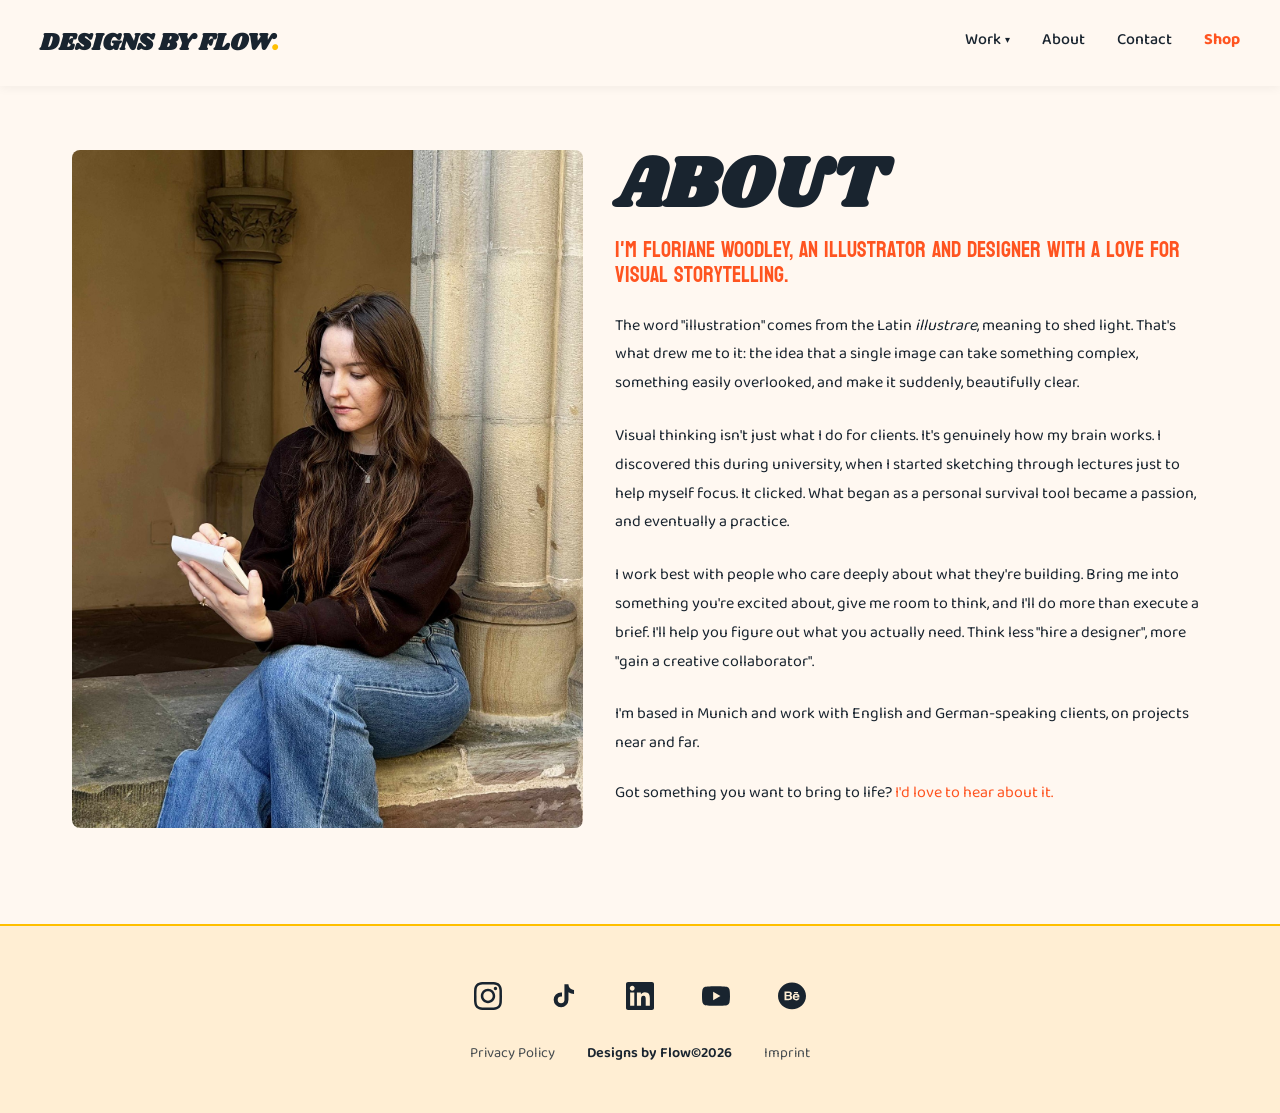
==== commit a3319999: "Deploy from draft: 9a5d00b1657b3618ce232206758f91f8bac26a7a" ====
--- a/about.html
+++ b/about.html
@@ -43,14 +43,15 @@
     <section class="about-hero" id="about">
       <div class="about-hero-inner">
         <div class="about-hero-image">
-          <img src="assets/about-1.jpg" alt="Portrait of Flow" class="about-portrait">
+          <img src="assets/about-1-new.jpg" alt="Portrait of Flow" class="about-portrait">
         </div>
         <div class="about-hero-content">
           <h1 class="display-heading">About</h1>
           <p style="font-family: 'Bayon', sans-serif; color: #FF5420; font-size: 1.4em; line-height: 1.1;">I'm Floriane Woodley, an illustrator and designer with a love for visual storytelling.</p>
-          <p>The word "illustration" comes from the Latin <em>illustrare</em> — to shed light. That's what drew me to it: the idea that a single image can take something complex, something easily overlooked, and make it suddenly, beautifully clear. Visual thinking isn't just what I do for clients — it's genuinely how my brain works. I discovered that at university, when I started sketching through lectures just to help myself focus. It clicked. What began as a personal survival tool became a passion, and eventually a practice.</p>
-          <p>I work best with people who care deeply about what they're building. Bring me into something you're excited about, give me room to think, and I'll do more than execute a brief — I'll help you figure out what you actually need. Think less "hire a designer", more "gain a creative collaborator".</p>
-          <p>Based in Munich, I work with English and German-speaking clients, on projects near and far.</p>
+          <p>The word "illustration" comes from the Latin <em>illustrare</em>, meaning to shed light. That's what drew me to it: the idea that a single image can take something complex, something easily overlooked, and make it suddenly, beautifully clear.</p>
+          <p>Visual thinking isn't just what I do for clients. It's genuinely how my brain works. I discovered this during university, when I started sketching through lectures just to help myself focus. It clicked. What began as a personal survival tool became a passion, and eventually a practice.</p>
+          <p>I work best with people who care deeply about what they're building. Bring me into something you're excited about, give me room to think, and I'll do more than execute a brief. I'll help you figure out what you actually need. Think less "hire a designer", more "gain a creative collaborator".</p>
+          <p>I'm based in Munich and work with English and German-speaking clients, on projects near and far.</p>
           <p class="about-closing">Got something you want to bring to life? <a href="contact.html" style="color: #FF5420;">I'd love to hear about it.</a></p>
         </div>
       </div>
@@ -60,7 +61,7 @@
   <!-- FOOTER -->
   <footer class="simple">
     <div class="social-links">
-      <a href="https://www.instagram.com/flow.illustration/" title="Instagram" aria-label="Instagram">
+      <a href="https://www.instagram.com/designsbyflow_/" title="Instagram" aria-label="Instagram">
         <svg xmlns="http://www.w3.org/2000/svg" width="28" height="28" viewBox="0 0 24 24" fill="currentColor"><path d="M12 2.163c3.204 0 3.584.012 4.85.07 3.252.148 4.771 1.691 4.919 4.919.058 1.265.069 1.645.069 4.849 0 3.205-.012 3.584-.069 4.849-.149 3.225-1.664 4.771-4.919 4.919-1.266.058-1.644.07-4.85.07-3.204 0-3.584-.012-4.849-.07-3.26-.149-4.771-1.699-4.919-4.92-.058-1.265-.07-1.644-.07-4.849 0-3.204.013-3.583.07-4.849.149-3.227 1.664-4.771 4.919-4.919 1.266-.057 1.645-.069 4.849-.069zm0-2.163c-3.259 0-3.667.014-4.947.072-4.358.2-6.78 2.618-6.98 6.98-.059 1.281-.073 1.689-.073 4.948 0 3.259.014 3.668.072 4.948.2 4.358 2.618 6.78 6.98 6.98 1.281.058 1.689.072 4.948.072 3.259 0 3.668-.014 4.948-.072 4.354-.2 6.782-2.618 6.979-6.98.059-1.28.073-1.689.073-4.948 0-3.259-.014-3.667-.072-4.947-.196-4.354-2.617-6.78-6.979-6.98-1.281-.059-1.69-.073-4.949-.073zm0 5.838c-3.403 0-6.162 2.759-6.162 6.162s2.759 6.163 6.162 6.163 6.162-2.759 6.162-6.163c0-3.403-2.759-6.162-6.162-6.162zm0 10.162c-2.209 0-4-1.79-4-4 0-2.209 1.791-4 4-4s4 1.791 4 4c0 2.21-1.791 4-4 4zm6.406-11.845c-.796 0-1.441.645-1.441 1.44s.645 1.44 1.441 1.44c.795 0 1.439-.645 1.439-1.44s-.644-1.44-1.439-1.44z"/></svg>
       </a>
       <a href="https://www.tiktok.com/@designsbyflow" title="TikTok" aria-label="TikTok">
@@ -69,7 +70,7 @@
       <a href="https://www.linkedin.com/in/floriane-woodley-155141301/" title="LinkedIn" aria-label="LinkedIn">
         <svg xmlns="http://www.w3.org/2000/svg" width="28" height="28" viewBox="0 0 24 24" fill="currentColor"><path d="M20.447 20.452h-3.554v-5.569c0-1.328-.027-3.037-1.852-3.037-1.853 0-2.136 1.445-2.136 2.939v5.667H9.351V9h3.414v1.561h.046c.477-.9 1.637-1.85 3.37-1.85 3.601 0 4.267 2.37 4.267 5.455v6.286zM5.337 7.433c-1.144 0-2.063-.926-2.063-2.065 0-1.138.92-2.063 2.063-2.063 1.14 0 2.064.925 2.064 2.063 0 1.139-.925 2.065-2.064 2.065zm1.782 13.019H3.555V9h3.564v11.452zM22.225 0H1.771C.792 0 0 .774 0 1.729v20.542C0 23.227.792 24 1.771 24h20.451C23.2 24 24 23.227 24 22.271V1.729C24 .774 23.2 0 22.222 0h.003z"/></svg>
       </a>
-      <a href="https://www.youtube.com/@flow.illustration" title="YouTube" aria-label="YouTube">
+      <a href="https://www.youtube.com/@designsbyflow" title="YouTube" aria-label="YouTube">
         <svg xmlns="http://www.w3.org/2000/svg" width="28" height="28" viewBox="0 0 24 24" fill="currentColor"><path d="M23.498 6.186a3.016 3.016 0 0 0-2.122-2.136C19.505 3.545 12 3.545 12 3.545s-7.505 0-9.377.505A3.017 3.017 0 0 0 .502 6.186C0 8.07 0 12 0 12s0 3.93.502 5.814a3.016 3.016 0 0 0 2.122 2.136c1.871.505 9.376.505 9.376.505s7.505 0 9.377-.505a3.015 3.015 0 0 0 2.122-2.136C24 15.93 24 12 24 12s0-3.93-.502-5.814zM9.545 15.568V8.432L15.818 12l-6.273 3.568z"/></svg>
       </a>
       <a href="https://www.behance.net/florianewoodley" title="Behance" aria-label="Behance">
--- a/css/styles.css
+++ b/css/styles.css
@@ -163,6 +163,11 @@
 }
 
 .project p a {
+  color: var(--accent);
+}
+
+/* Links inside book page text (e.g. contact links) */
+.editorial-hero-text a {
   color: var(--accent);
 }
 
@@ -1711,7 +1716,6 @@
 
 /* ===== ABOUT CLOSING LINE ===== */
 .about-closing {
-  font-family: 'Bayon', sans-serif;
   line-height: 1.4;
   margin-top: 1.5em;
 }
@@ -1794,3 +1798,138 @@
   white-space: nowrap;
   border-width: 0;
 }
+
+
+/* ===== BOOK PAGE — ICON INDEX ===== */
+.book-index-hero {
+  margin-bottom: var(--space-lg);
+}
+
+.book-index-hero .display-heading {
+  font-size: clamp(2.5rem, 6vw, 4.5rem);
+  text-align: left;
+  margin-top: 0;
+  margin-bottom: var(--space-md);
+}
+
+.book-index-intro {
+  max-width: 100ch;
+  margin-top: 0;
+}
+
+.book-icon-grid {
+  display: grid;
+  grid-template-columns: repeat(3, 1fr);
+  gap: var(--space-xl) var(--space-lg);
+  padding: 0;
+  margin: var(--space-2xl) 0 var(--space-2xl);
+}
+
+/* Books page hero: no extra section padding below, so the icons sit close to the text */
+.book-hero {
+  padding-bottom: 0;
+  margin-bottom: 0;
+}
+
+.book-icon {
+  display: block;
+  color: var(--text);
+  text-decoration: none;
+  text-align: center;
+}
+
+.book-icon-image {
+  aspect-ratio: 3 / 4;
+  overflow: hidden;
+  border-radius: var(--radius-md);
+  box-shadow: 0 5px 20px rgba(0, 0, 0, 0.08);
+}
+
+.book-icon-image img {
+  width: 100%;
+  height: 100%;
+  object-fit: cover;
+  object-position: center;
+  display: block;
+  transition: transform 0.2s ease;
+}
+
+.book-icon:hover .book-icon-image img {
+  transform: scale(1.03);
+}
+
+.book-icon-title {
+  display: block;
+  margin-top: var(--space-sm);
+  font-family: var(--font-subheading);
+  font-size: clamp(1.25rem, 2.5vw, 1.6rem);
+  text-transform: uppercase;
+  transition: color 0.3s ease;
+}
+
+.book-icon:hover .book-icon-title,
+.book-icon:focus-visible .book-icon-title {
+  color: var(--accent);
+}
+
+@media (max-width: 768px) {
+  .book-icon-grid {
+    grid-template-columns: 1fr;
+    max-width: 320px;
+    margin-left: auto;
+    margin-right: auto;
+  }
+}
+
+/* Back link on individual book project pages */
+.back-link {
+  display: inline-block;
+  margin-top: var(--space-lg);
+  margin-bottom: 0;
+  font-family: var(--font-subheading);
+  color: var(--accent);
+  text-decoration: none;
+}
+
+.back-link:hover {
+  text-decoration: underline;
+}
+
+
+/* Book pages: hero image keeps its full portrait proportion (covers are 1275:1800), so it is never cut off */
+.book-project-hero .editorial-hero-image {
+  aspect-ratio: 1275 / 1800;
+}
+
+@media (max-width: 768px) {
+  .book-project-hero .editorial-hero-image {
+    aspect-ratio: auto;
+  }
+}
+
+/* Project pages: bring the image grid up under the hero */
+.book-project-hero {
+  padding-top: var(--space-sm);
+  padding-bottom: 0;
+  margin-bottom: 0;
+}
+
+.book-project-hero + .book-section {
+  margin-top: var(--space-lg);
+}
+
+/* Row-based two-column gallery: images share a row, so both columns end on the same line */
+.book-col-grid--rows {
+  display: grid;
+  grid-template-columns: 1fr 1fr;
+  gap: var(--space-md);
+  align-items: start;
+}
+.book-col-grid--rows .book-wide {
+  grid-column: 1 / -1;
+}
+@media (max-width: 768px) {
+  .book-col-grid--rows {
+    grid-template-columns: 1fr;
+  }
+}
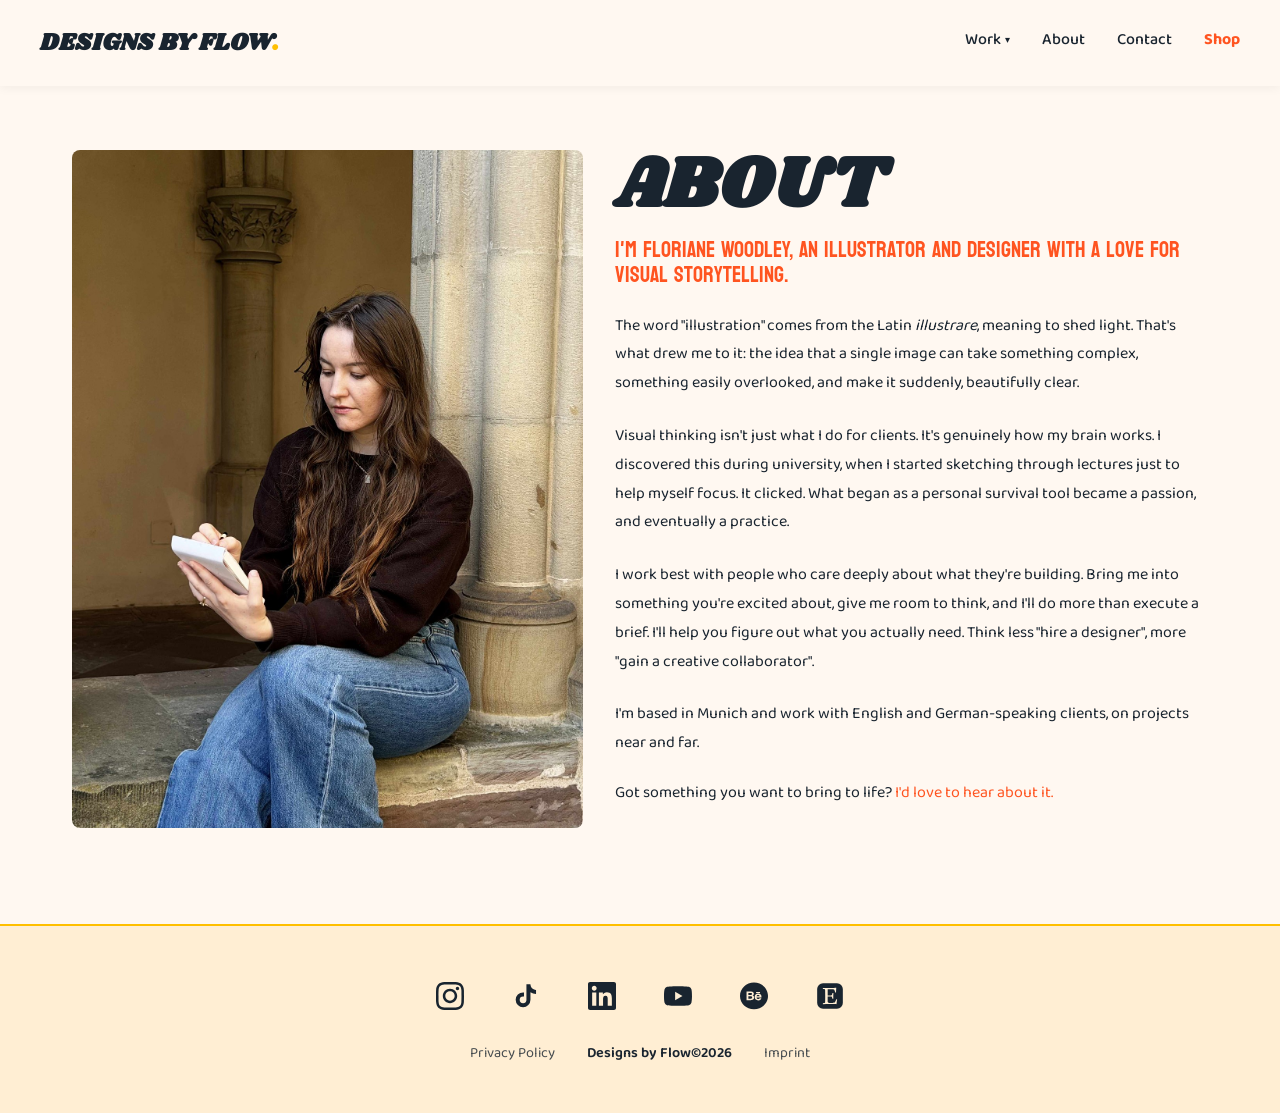
==== commit d4b95e62: "Deploy from draft: 70667507bd736ad5f838cd85e66418b49dbf67d6" ====
--- a/about.html
+++ b/about.html
@@ -76,6 +76,9 @@
       <a href="https://www.behance.net/florianewoodley" title="Behance" aria-label="Behance">
         <svg xmlns="http://www.w3.org/2000/svg" width="28" height="28" viewBox="0 0 48 46" fill="currentColor"><path d="M24 0C37.2547 0 47.9998 10.2436 48 22.8799C48 35.5163 37.2548 45.7607 24 45.7607C10.7452 45.7607 0 35.5163 0 22.8799C0.000239765 10.2436 10.7453 0 24 0ZM30.9883 18.8369C29.2741 18.837 27.8818 19.3474 26.8057 20.3623C25.7325 21.3802 25.1953 22.8431 25.1953 24.75C25.1954 26.7824 25.7882 28.2516 26.9814 29.1533C28.169 30.0565 29.5437 30.5068 31.1016 30.5068C32.9875 30.5068 34.4553 29.9721 35.5029 28.9033C36.1742 28.2295 36.553 27.5652 36.6357 26.9141H33.5127C33.3321 27.2368 33.1212 27.4893 32.8818 27.6719C32.4469 28.0072 31.8793 28.1758 31.1855 28.1758C30.5264 28.1758 29.9646 28.0368 29.498 27.7607C28.7276 27.3176 28.3246 26.5431 28.2734 25.4404H36.7969C36.8104 24.4906 36.7771 23.7598 36.6943 23.2559C36.5528 22.3939 36.2428 21.6354 35.7598 20.9814C35.23 20.2397 34.5574 19.6961 33.7402 19.3535C32.9244 19.0095 32.0073 18.8369 30.9883 18.8369ZM11.2002 30.1318H18.3281C19.1318 30.1318 19.8757 30.0671 20.5635 29.9326C21.2513 29.7967 21.8464 29.5484 22.3506 29.1846C22.799 28.8675 23.1718 28.4765 23.4697 28.0137C23.9408 27.3144 24.1758 26.5235 24.1758 25.6416C24.1758 24.7867 23.9698 24.0593 23.5605 23.4619C23.1466 22.8631 22.5382 22.4249 21.7314 22.1475C22.2628 21.8926 22.6645 21.6094 22.9385 21.3008C23.4277 20.7487 23.6699 20.0168 23.6699 19.1094C23.6699 18.2276 23.4284 17.4716 22.9453 16.8389C22.14 15.8083 20.7744 15.2808 18.8447 15.2539H11.2002V30.1318ZM27.5586 17.7988H34.3379V15.9473H27.5586V17.7988Z"/><path d="M18.2489 23.582C18.9261 23.5877 19.4546 23.6726 19.8309 23.834C20.5035 24.1242 20.8377 24.655 20.8377 25.4307C20.8377 26.345 20.4915 26.9625 19.7977 27.2881C19.4169 27.4622 18.8805 27.5498 18.1942 27.5498H14.3533V23.582H18.2489ZM30.9901 21.21C31.7124 21.21 32.3159 21.407 32.8065 21.8018C33.2911 22.1996 33.5652 22.7775 33.6209 23.542H28.3485C28.4598 22.8258 28.732 22.2579 29.1639 21.8389C29.5959 21.4198 30.2074 21.21 30.9901 21.21ZM17.7967 17.8369C18.5537 17.8369 19.1771 17.9151 19.6678 18.0693C20.2337 18.293 20.5174 18.7502 20.5174 19.4453C20.5174 20.0681 20.3013 20.5037 19.8739 20.75C19.4435 20.9962 18.8855 21.1201 18.201 21.1201H14.3533V17.8369H17.7967Z"/></svg>
       </a>
+      <a href="https://www.etsy.com/shop/DesignsByFlowShop" title="Etsy" aria-label="Etsy">
+        <svg xmlns="http://www.w3.org/2000/svg" width="28" height="28" viewBox="0 0 24 24" fill="none"><rect x="1" y="1" width="22" height="22" rx="5" fill="currentColor"/><g transform="translate(5,5) scale(0.5833)"><path d="M8.559 2.445c0-.325.033-.52.59-.52h7.465c1.3 0 2.02 1.11 2.54 3.193l.42 1.666h1.27c.23-4.728.43-6.784.43-6.784s-3.196.36-5.09.36H6.635L1.521.196v1.37l1.725.326c1.21.24 1.5.496 1.6 1.606 0 0 .11 3.27.11 8.64 0 5.385-.09 8.61-.09 8.61 0 .973-.39 1.333-1.59 1.573l-1.722.33V24l5.13-.165h8.55c1.935 0 6.39.165 6.39.165.105-1.17.75-6.48.855-7.064h-1.2l-1.284 2.91c-1.005 2.28-2.476 2.445-4.11 2.445h-4.906c-1.63 0-2.415-.64-2.415-2.05V12.8s3.62 0 4.79.096c.912.064 1.463.325 1.76 1.598l.39 1.695h1.41l-.09-4.278.192-4.305h-1.391l-.45 1.89c-.283 1.244-.48 1.47-1.754 1.6-1.666.17-4.815.14-4.815.14V2.45h-.05z" fill="#FFEED3"/></g></svg>
+      </a>
     </div>
     <div class="footer-legal">
       <a href="privacy-policy.html">Privacy Policy</a>
--- a/css/styles.css
+++ b/css/styles.css
@@ -877,25 +877,9 @@
   margin-top: var(--space-lg);
 }
 
-/* Both columns end at the same horizontal line:
-   the grid stretches both cols to equal height, and the last
-   image in each col expands (with object-fit: cover) to fill
-   whatever space remains. */
-.book-col-grid--balanced {
-  align-items: stretch;
-}
-
-.book-col-grid--balanced .book-col {
-  height: 100%;
-}
-
-.book-col-grid--balanced .book-col img:last-child {
-  flex: 1;
-  height: 0;        /* lets flex-grow control the height */
-  min-height: 120px;
-  object-fit: cover;
-  object-position: center;
-}
+/* Columns are no longer force-stretched to match height — each image
+   keeps its natural size, so the two columns may end at slightly
+   different heights. */
 
 /* — Project sections (Book Cover, Icon Library, Children's Book) — */
 .book-section {
@@ -1472,14 +1456,21 @@
 }
 
 .coming-soon-text {
-  font-family: var(--font-subheading);
-  font-size: clamp(1.5rem, 5vw, 2.8rem);
+  font-family: var(--font-body);
+  font-size: clamp(1.1rem, 2.5vw, 1.4rem);
+  color: var(--text);
+  margin: 0;
+  max-width: 560px;
+  line-height: 1.5;
+}
+
+.coming-soon-cta {
+  margin-top: var(--space-lg);
+}
+
+.coming-soon-text a {
   color: var(--accent);
-  letter-spacing: 0.05em;
-  text-transform: uppercase;
-  margin: 0;
-  max-width: none;
-  line-height: 1.3;
+  text-decoration: underline;
 }
 
 /* ===== SIMPLE FOOTER ===== */
@@ -1896,14 +1887,48 @@
 }
 
 
-/* Book pages: hero image keeps its full portrait proportion (covers are 1275:1800), so it is never cut off */
+/* Book pages: the whole cover is always visible, never cropped and never taller than the screen.
+   Desktop (above 1024px): cover sits to the left of the text at 45% width.
+   Tablet and mobile (1024px and below): cover stacks above the text, centred.
+   In both cases the cover keeps its 1275:1800 portrait shape, and its width is capped so its height
+   fits on screen below the header (screen height minus 180px). The box never clips its contents. */
+.book-project-hero .editorial-hero-inner {
+  align-items: flex-start;
+}
+
 .book-project-hero .editorial-hero-image {
-  aspect-ratio: 1275 / 1800;
-}
-
-@media (max-width: 768px) {
+  aspect-ratio: auto;
+  flex: none;
+  overflow: visible;
+  width: min(45%, max(200px, calc((100vh - 180px) * 0.7083)));
+  width: min(45%, max(200px, calc((100svh - 180px) * 0.7083)));
+}
+
+.book-project-hero .editorial-hero-image img {
+  position: relative;
+  inset: auto;
+  width: 100%;
+  height: auto;
+  max-height: none;
+  object-fit: contain;
+  border-radius: var(--radius-md);
+}
+
+@media (max-width: 1024px) {
+  .book-project-hero .editorial-hero-inner {
+    flex-direction: column;
+    align-items: center;
+  }
+
   .book-project-hero .editorial-hero-image {
-    aspect-ratio: auto;
+    width: min(100%, max(200px, calc((100vh - 180px) * 0.7083)));
+    width: min(100%, max(200px, calc((100svh - 180px) * 0.7083)));
+    margin-left: auto;
+    margin-right: auto;
+  }
+
+  .book-project-hero .editorial-hero-content {
+    width: 100%;
   }
 }
 
